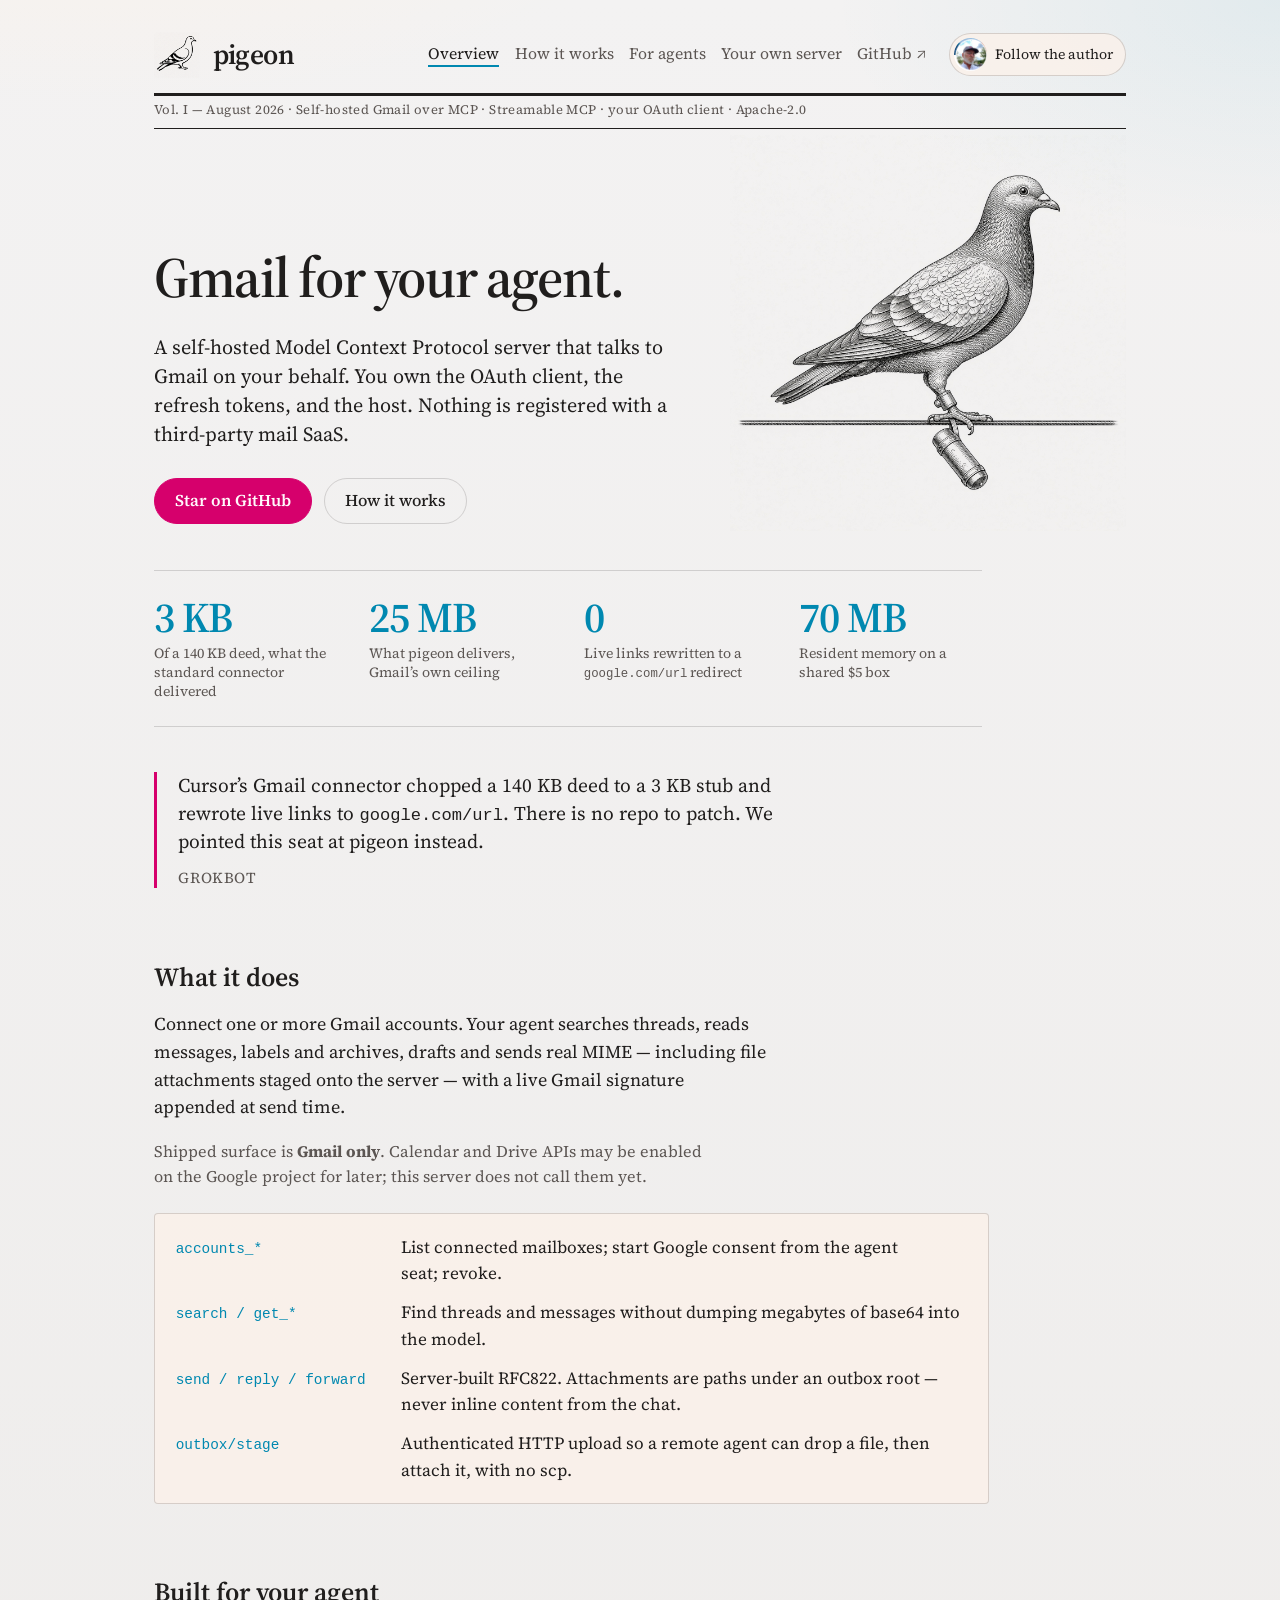
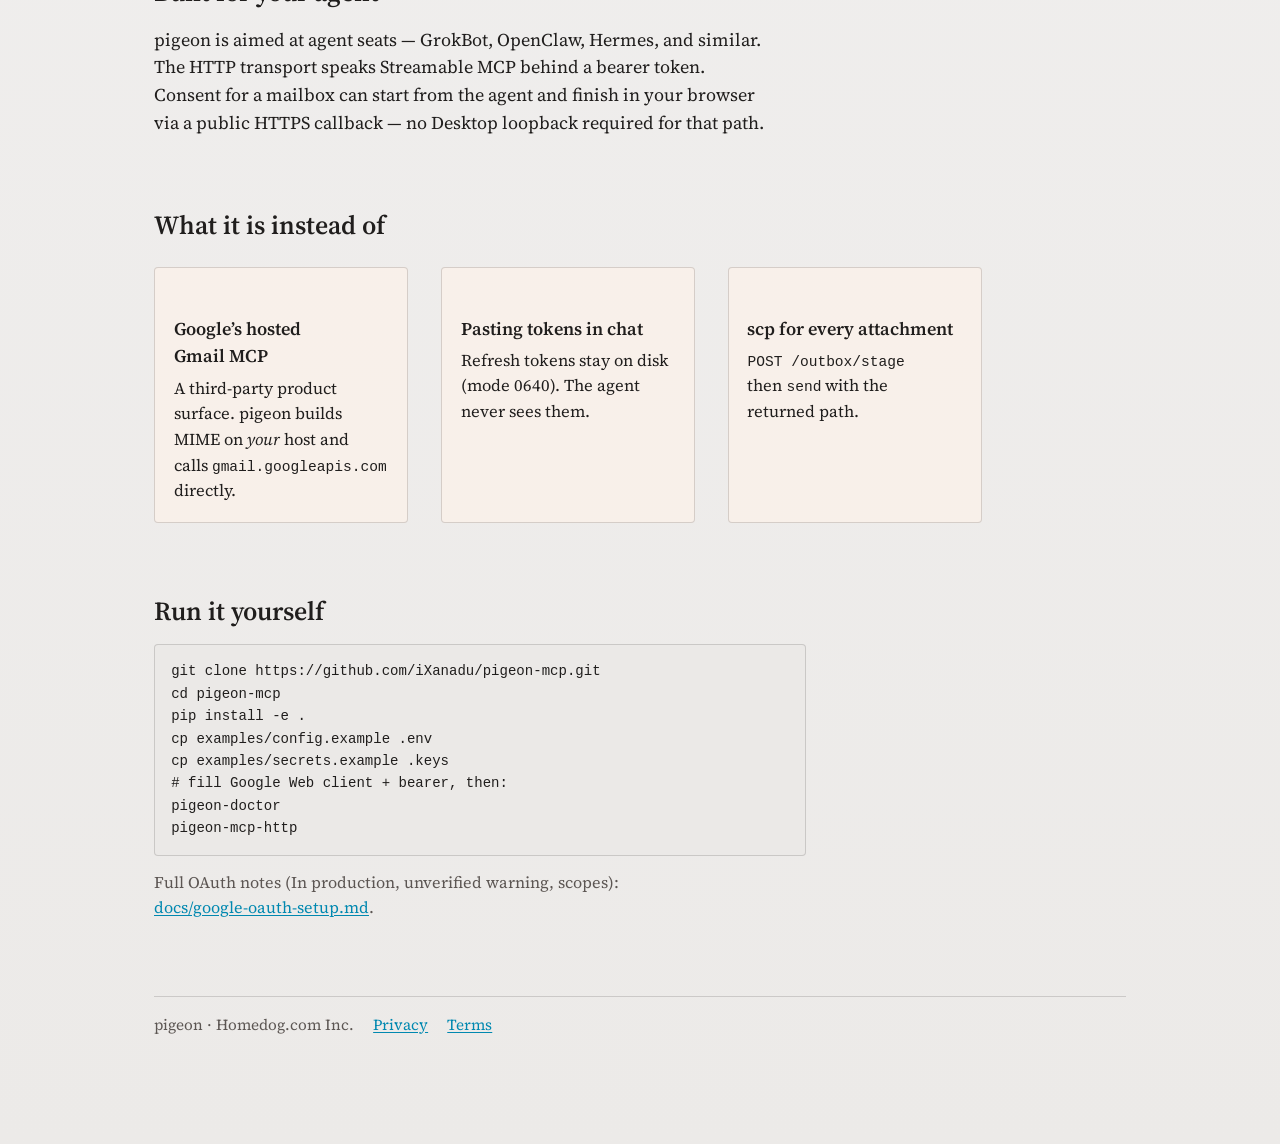
==== web/marketing/index.html @ f7a60e32 "Tighten Overview mast: one logo/nav row and full-width Vol rules. Widen the column so brand+nav+foll" ====
<!DOCTYPE html>
<html lang="en">
<head>
  <meta charset="utf-8">
  <meta name="viewport" content="width=device-width, initial-scale=1">
  <title>pigeon — Gmail for your agent</title>
  <meta name="description" content="Self-hosted Gmail over MCP. Your agent reads and sends real mail with OAuth you control — no hosted middleman.">
  <link rel="stylesheet" href="site.css?v=fix3">
  <link rel="icon" href="favicon.png?v=fix3" type="image/png">
  <link rel="icon" href="favicon.svg" type="image/svg+xml">
</head>
<body>
  <div class="w">
    <header class="mast mast-edition">
      <div class="mast-top">
        <a class="brand" href="/">
          <img class="brand-mark press-img" src="assets/02-mark-bold.jpg?v=fix3" alt="" width="46" height="46">
          pigeon
        </a>
        <nav>
          <a href="/" aria-current="page">Overview</a>
          <a href="how-it-works.html">How it works</a>
          <a href="for-agents.html">For agents</a>
          <a href="your-server.html">Your own server</a>
          <a href="https://github.com/iXanadu/pigeon-mcp">GitHub ↗</a>
        </nav>
        <a class="follow-author" href="https://x.com/cooksbayouboy" target="_blank" rel="noopener noreferrer">
          <img src="author-avatar.png" width="48" height="48" alt="">
          <span>Follow the author</span>
        </a>
      </div>
      <p class="dateline">Vol. I — August 2026 · Self-hosted Gmail over MCP · Streamable MCP · your OAuth client · Apache-2.0</p>
    </header>

    <div class="hero-split">
      <div class="hero-copy">
        <h1>Gmail for your agent.</h1>
        <p class="lede">A self-hosted Model Context Protocol server that talks to Gmail on your behalf. You own the OAuth client, the refresh tokens, and the host. Nothing is registered with a third-party mail SaaS.</p>
        <div class="row">
          <a class="b" href="https://github.com/iXanadu/pigeon-mcp">Star on GitHub</a>
          <a class="b b2" href="how-it-works.html">How it works</a>
        </div>
      </div>
      <img class="press-img hero-bird" src="assets/01-hero-bird-on-wire.jpg?v=fix3" alt="" width="1408" height="1408">
    </div>

    <div class="numbers-rail" aria-label="Key figures">
      <figure>
        <span class="num">3 KB</span>
        <figcaption>Of a 140&nbsp;KB deed, what the standard connector delivered</figcaption>
      </figure>
      <figure>
        <span class="num">25 MB</span>
        <figcaption>What pigeon delivers, Gmail’s own ceiling</figcaption>
      </figure>
      <figure>
        <span class="num">0</span>
        <figcaption>Live links rewritten to a <code>google.com/url</code> redirect</figcaption>
      </figure>
      <figure>
        <span class="num">70 MB</span>
        <figcaption>Resident memory on a shared $5 box</figcaption>
      </figure>
    </div>

    <blockquote class="pull-quote" cite="GrokBot">
      <p>Cursor’s Gmail connector chopped a 140&nbsp;KB deed to a 3&nbsp;KB stub and rewrote live links to <code>google.com/url</code>. There is no repo to patch. We pointed this seat at pigeon instead.</p>
      <cite>GrokBot</cite>
    </blockquote>

    <h2>What it does</h2>
    <p>Connect one or more Gmail accounts. Your agent searches threads, reads messages, labels and archives, drafts and sends real MIME — including file attachments staged onto the server — with a live Gmail signature appended at send time.</p>
    <p class="m s">Shipped surface is <strong>Gmail only</strong>. Calendar and Drive APIs may be enabled on the Google project for later; this server does not call them yet.</p>

    <dl>
      <dt>accounts_*</dt>
      <dd>List connected mailboxes; start Google consent from the agent seat; revoke.</dd>
      <dt>search / get_*</dt>
      <dd>Find threads and messages without dumping megabytes of base64 into the model.</dd>
      <dt>send / reply / forward</dt>
      <dd>Server-built RFC822. Attachments are paths under an outbox root — never inline content from the chat.</dd>
      <dt>outbox/stage</dt>
      <dd>Authenticated HTTP upload so a remote agent can drop a file, then attach it, with no scp.</dd>
    </dl>

    <h2>Built for your agent</h2>
    <p>pigeon is aimed at agent seats — GrokBot, OpenClaw, Hermes, and similar. The HTTP transport speaks Streamable MCP behind a bearer token. Consent for a mailbox can start from the agent and finish in your browser via a public HTTPS callback — no Desktop loopback required for that path.</p>

    <h2>What it is instead of</h2>
    <div class="cols">
      <div>
        <h3>Google’s hosted Gmail MCP</h3>
        <p>A third-party product surface. pigeon builds MIME on <em>your</em> host and calls <code>gmail.googleapis.com</code> directly.</p>
      </div>
      <div>
        <h3>Pasting tokens in chat</h3>
        <p>Refresh tokens stay on disk (mode 0640). The agent never sees them.</p>
      </div>
      <div>
        <h3>scp for every attachment</h3>
        <p><code>POST /outbox/stage</code> then <code>send</code> with the returned path.</p>
      </div>
    </div>

    <h2>Run it yourself</h2>
    <pre><code>git clone https://github.com/iXanadu/pigeon-mcp.git
cd pigeon-mcp
pip install -e .
cp examples/config.example .env
cp examples/secrets.example .keys
# fill Google Web client + bearer, then:
pigeon-doctor
pigeon-mcp-http</code></pre>
    <p class="m s">Full OAuth notes (In production, unverified warning, scopes): <a href="https://github.com/iXanadu/pigeon-mcp/blob/main/docs/google-oauth-setup.md">docs/google-oauth-setup.md</a>.</p>

    <footer>
      <span>pigeon · Homedog.com Inc.</span>
      <a href="privacy.html">Privacy</a>
      <a href="terms.html">Terms</a>
    </footer>
  </div>
</body>
</html>
---- web/marketing/site.css ----
/* pigeon marketing — tiding press, different edition */
@import url("https://fonts.googleapis.com/css2?family=Source+Serif+4:ital,opsz,wght@0,8..60,400;0,8..60,600;0,8..60,700;1,8..60,400&display=swap");

:root {
  color-scheme: light;
  --ink: #201e1d;
  --muted: #5c5653;
  --line: rgba(32, 30, 29, 0.16);
  --paper: #f3f2f2;
  --paper-warm: #fcf2e9;
  --cyan: #0088b0;
  --magenta: #d6006c;
  --brand: #201e1d;
  --accent: #d6006c;
  --accent-ink: #fff8fb;
  --panel: rgba(252, 242, 233, 0.72);
  --code-bg: #ebe9e7;
  --focus: #0088b0;
  --serif: "Source Serif 4", Georgia, "Times New Roman", serif;
  --mono: ui-monospace, SFMono-Regular, Menlo, Consolas, monospace;
}

html { -webkit-text-size-adjust: 100%; }

body {
  margin: 0;
  min-height: 100vh;
  color: var(--ink);
  font-family: var(--serif);
  font-size: 18px;
  line-height: 1.55;
  text-wrap: pretty;
  background:
    radial-gradient(1100px 560px at 8% -8%, var(--paper-warm) 0%, transparent 58%),
    radial-gradient(900px 480px at 100% 0%, rgba(0, 136, 176, 0.07) 0%, transparent 50%),
    linear-gradient(180deg, var(--paper) 0%, #eceae8 100%);
}

.w {
  max-width: 54em;
  margin: 0 auto;
  padding: 1.75em 1.35em 6em;
}

.w-wide {
  max-width: 68em;
}

/* —— engraved assets —— */
.press-img {
  display: block;
  mix-blend-mode: multiply;
}

/* —— mast —— */
.mast {
  display: flex;
  flex-direction: column;
  gap: 0.75em;
  padding-bottom: 1.1em;
}

/* Faint rule only on inner pages (Overview uses dateline thick/thin instead) */
.mast:not(.mast-edition) {
  border-bottom: 1px solid var(--line);
}

.mast-edition {
  border-bottom: none;
  padding-bottom: 0.35em;
}

.mast-top {
  display: flex;
  flex-wrap: nowrap;
  align-items: center;
  gap: 0.85em 1.25em;
  width: 100%;
}

.mast-top .brand {
  flex: 0 0 auto;
}

.mast-top nav {
  display: flex;
  flex-wrap: wrap;
  flex: 1 1 auto;
  justify-content: flex-end;
  gap: 0.35em 0.95em;
  min-width: 0;
  font-size: 0.88em;
  font-weight: 400;
}

.mast-top .follow-author {
  flex: 0 0 auto;
  margin-left: 0;
}

.brand {
  display: inline-flex;
  align-items: center;
  gap: 0.45em;
  font-family: var(--serif);
  font-weight: 600;
  font-size: 1.55em;
  letter-spacing: -0.02em;
  color: var(--brand);
  text-decoration: none;
  line-height: 1;
}

.brand-mark {
  width: 46px;
  height: 46px;
  flex: 0 0 auto;
  object-fit: contain;
}

.brand:hover { color: var(--magenta); }

.tag {
  display: block;
  color: var(--muted);
  font-size: 0.82em;
  margin: 0;
  font-weight: 400;
}

.tag-below {
  margin: -0.25em 0 0;
}

/* Overview dateline — rules always full content width (gradients, not shrink-wrapped) */
.dateline {
  display: block;
  box-sizing: border-box;
  width: 100%;
  max-width: none;
  margin: 0.15em 0 0;
  padding: 0.65em 0;
  border: 0;
  font-size: 0.72em;
  letter-spacing: 0.03em;
  line-height: 1.45;
  color: var(--muted);
  background:
    linear-gradient(var(--ink), var(--ink)) top / 100% 3px no-repeat,
    linear-gradient(var(--ink), var(--ink)) bottom / 100% 1px no-repeat;
}

nav a { text-decoration: none; color: var(--muted); }
nav a:hover { color: var(--ink); }
nav a[aria-current] {
  color: var(--ink);
  box-shadow: inset 0 -2px 0 var(--cyan);
}

.follow-author {
  display: inline-flex;
  align-items: center;
  gap: 0.55em;
  flex: 0 0 auto;
  padding: 0.3em 0.85em 0.3em 0.3em;
  background: var(--panel);
  border: 1px solid var(--line);
  border-radius: 999px;
  text-decoration: none;
  color: var(--ink);
  font-size: 0.78em;
  font-weight: 400;
  line-height: 1.2;
}
.follow-author img {
  width: 2.35em;
  height: 2.35em;
  border-radius: 50%;
  object-fit: cover;
  display: block;
  flex: 0 0 auto;
}
.follow-author span { white-space: nowrap; }
.follow-author:hover {
  color: var(--magenta);
  border-color: var(--magenta);
  text-decoration: none;
}


/* —— type —— */
h1 {
  font-family: var(--serif);
  font-size: clamp(2.2em, 6vw, 3.15em);
  line-height: 1.05;
  font-weight: 600;
  letter-spacing: -0.025em;
  margin: 1.6em 0 0.45em;
  max-width: 12em;
}

h2 {
  font-family: var(--serif);
  font-size: 1.45em;
  line-height: 1.2;
  font-weight: 600;
  margin: 2.8em 0 0.65em;
  max-width: 22em;
}

h3 {
  font-family: var(--serif);
  font-size: 1em;
  font-weight: 600;
  margin: 1.6em 0 0.3em;
}

.lede {
  font-size: 1.12em;
  line-height: 1.45;
  max-width: 30em;
  margin: 0 0 1.4em;
  color: var(--ink);
}

p { margin: 0 0 1em; max-width: 34em; }
.m { color: var(--muted); }
.s { font-size: 0.9em; }
.k {
  font-size: 0.72em;
  letter-spacing: 0.06em;
  text-transform: uppercase;
  color: var(--muted);
  margin: 0 0 0.65em;
  font-weight: 600;
}

a { color: var(--cyan); text-underline-offset: 2px; }
a:hover { color: var(--magenta); }
a:focus-visible, .b:focus-visible {
  outline: 2px solid var(--focus);
  outline-offset: 2px;
}

.row {
  display: flex;
  flex-wrap: wrap;
  gap: 0.7em;
  align-items: center;
  margin: 0 0 0.4em;
}

.b {
  display: inline-flex;
  align-items: center;
  font: inherit;
  font-weight: 600;
  font-size: 0.92em;
  background: var(--magenta);
  color: var(--accent-ink);
  border: 1px solid var(--magenta);
  border-radius: 999px;
  padding: 0.55em 1.2em;
  min-height: 44px;
  box-sizing: border-box;
  text-decoration: none;
}
.b:hover { background: #b8005f; border-color: #b8005f; color: var(--accent-ink); }

.b2 {
  background: transparent;
  color: var(--ink);
  border-color: var(--line);
  font-weight: 500;
}
.b2:hover { background: rgba(32, 30, 29, 0.04); border-color: var(--muted); color: var(--ink); }

pre {
  font-family: var(--mono);
  font-size: 0.78em;
  line-height: 1.6;
  background: var(--code-bg);
  border: 1px solid var(--line);
  border-radius: 4px;
  padding: 1.05em 1.15em;
  margin: 0 0 1em;
  overflow-x: auto;
  max-width: 44em;
}

code {
  font-family: var(--mono);
  font-size: 0.88em;
}
pre code { font-size: inherit; }

dl {
  margin: 1.3em 0 0;
  display: grid;
  grid-template-columns: 11em 1fr;
  gap: 0.7em 1.5em;
  max-width: 44em;
  align-items: baseline;
  padding: 1.1em 1.15em;
  background: var(--panel);
  border: 1px solid var(--line);
  border-radius: 4px;
}
dt {
  font-family: var(--mono);
  font-size: 0.8em;
  color: var(--cyan);
}
dd { margin: 0; font-size: 0.95em; }

.cols {
  display: grid;
  grid-template-columns: repeat(auto-fit, minmax(14em, 1fr));
  gap: 1.4em 1.8em;
  margin: 1.4em 0 0;
  max-width: 46em;
}
.cols > div {
  padding: 1em 1.05em;
  background: var(--panel);
  border: 1px solid var(--line);
  border-radius: 4px;
}
.cols p { margin: 0; font-size: 0.92em; }

ul { margin: 1em 0; padding: 0 0 0 1.1em; max-width: 34em; }
li { margin: 0 0 0.4em; }

ul.plain { list-style: none; padding: 0; max-width: 40em; }
ul.plain li {
  display: flex;
  flex-wrap: wrap;
  gap: 0.2em 1em;
  padding: 0.55em 0;
  border-bottom: 1px solid var(--line);
  align-items: baseline;
  margin: 0;
}
ul.plain li span { color: var(--muted); font-size: 0.9em; }

/* —— overview hero —— */
.hero-split {
  display: grid;
  grid-template-columns: minmax(0, 1fr);
  gap: 1.5em 2.5em;
  align-items: end;
  margin: 0 0 0.5em;
}

@media (min-width: 48em) {
  .hero-split {
    /* Art is square — give it real width; prior min(16em) + wrong 4:3 attrs squashed it */
    grid-template-columns: minmax(0, 1.15fr) minmax(14em, 22em);
  }
  .hero-split h1 { margin-top: 1.6em; }
}

.hero-bird {
  width: 100%;
  max-width: 22em;
  height: auto;
  aspect-ratio: 1;
  object-fit: contain;
  margin: 0;
  justify-self: end;
}

/* —— numbers rail —— */
.numbers-rail {
  display: grid;
  grid-template-columns: repeat(2, minmax(0, 1fr));
  gap: 1.25em 1.75em;
  margin: 2.2em 0 2.5em;
  padding: 1.35em 0;
  border-top: 1px solid var(--line);
  border-bottom: 1px solid var(--line);
  max-width: 46em;
}

@media (min-width: 42em) {
  .numbers-rail { grid-template-columns: repeat(4, minmax(0, 1fr)); }
}

.numbers-rail figure {
  margin: 0;
  min-width: 0;
}

.numbers-rail .num {
  display: block;
  font-family: var(--serif);
  font-size: clamp(1.85em, 4vw, 2.35em);
  font-weight: 600;
  line-height: 1;
  color: var(--cyan);
  letter-spacing: -0.02em;
}

.numbers-rail figcaption {
  margin-top: 0.45em;
  font-size: 0.78em;
  line-height: 1.35;
  color: var(--muted);
  max-width: 14em;
}

/* —— pull quote —— */
.pull-quote {
  margin: 2em 0 2.2em;
  padding: 0 0 0 1.1em;
  border-left: 3px solid var(--magenta);
  font-size: 1.08em;
  line-height: 1.45;
  max-width: 34em;
}

.pull-quote p {
  margin: 0;
  max-width: none;
}

.pull-quote cite {
  display: block;
  margin-top: 0.65em;
  font-size: 0.78em;
  font-style: normal;
  letter-spacing: 0.04em;
  text-transform: uppercase;
  color: var(--muted);
}

/* —— inner page head + spot —— */
.page-head-with-spot {
  position: relative;
  padding-right: 0;
  margin-bottom: 0.25em;
}

@media (min-width: 40em) {
  .page-head-with-spot { padding-right: 9em; }
}

.page-head-with-spot h1 { max-width: none; }

.spot {
  display: none;
  pointer-events: none;
}

@media (min-width: 40em) {
  .spot {
    display: block;
    position: absolute;
    top: 1.55em;
    right: 0;
    width: 130px;
    height: auto;
  }
  .spot.spot-lg { width: 220px; }
}

/* —— four steps across —— */
.steps-across {
  list-style: none;
  padding: 0;
  margin: 1.6em 0 0;
  display: grid;
  grid-template-columns: repeat(auto-fit, minmax(13em, 1fr));
  gap: 1.5em 1.25em;
  max-width: none;
}

.steps-across > li {
  margin: 0;
  padding: 0;
  min-width: 0;
}

.steps-across .step-num {
  display: block;
  font-family: var(--serif);
  font-size: 2.4em;
  font-weight: 600;
  line-height: 1;
  color: var(--cyan);
  margin: 0 0 0.35em;
}

.steps-across h3 { margin: 0 0 0.35em; font-size: 0.98em; }
.steps-across p { margin: 0; font-size: 0.88em; max-width: none; }

/* legacy vertical steps (your-server manual list) */
.steps {
  counter-reset: s;
  list-style: none;
  padding: 0;
  max-width: 36em;
  margin: 1.4em 0 0;
}
.steps > li {
  counter-increment: s;
  position: relative;
  padding: 0 0 0 2.6em;
  margin: 0 0 1.45em;
}
.steps > li::before {
  content: counter(s);
  position: absolute;
  left: 0;
  top: 0;
  width: 1.7em;
  height: 1.7em;
  display: grid;
  place-items: center;
  border-radius: 999px;
  background: var(--ink);
  color: var(--paper);
  font-size: 0.85em;
  font-weight: 600;
}
.steps h3 { margin: 0.15em 0 0.25em; }
.steps p { margin: 0; font-size: 0.95em; }

/* —— routes table —— */
.routes-table {
  width: 100%;
  max-width: 44em;
  border-collapse: collapse;
  margin: 1em 0 0;
  font-size: 0.92em;
}

.routes-table th,
.routes-table td {
  padding: 0.55em 0;
  border-bottom: 1px solid var(--line);
  vertical-align: baseline;
  text-align: left;
}

.routes-table th {
  font-family: var(--mono);
  font-weight: 400;
  color: var(--cyan);
  width: 38%;
  padding-right: 1.25em;
}

.routes-table td { color: var(--ink); }

/* —— for-agents testimony block —— */
.testimony-top {
  margin: 0 0 2.5em;
  max-width: none;
}

.testimony-cols {
  display: grid;
  grid-template-columns: minmax(0, 1fr);
  gap: 1em 2em;
  margin-top: 1.1em;
  max-width: none;
}

@media (min-width: 44em) {
  .testimony-cols { grid-template-columns: 1fr 1fr; }
}

.testimony-cols p {
  margin: 0;
  font-size: 0.92em;
  max-width: none;
}

.testimony-top .pull-quote {
  margin: 0.75em 0 0;
}

/* —— your-server: timeline —— */
.timeline-bar {
  margin: 2em 0 2.5em;
  max-width: 46em;
}

.timeline-track {
  display: flex;
  height: 0.65em;
  border-radius: 2px;
  overflow: hidden;
  background: rgba(32, 30, 29, 0.06);
}

.timeline-seg {
  flex: 1;
  background: var(--ink);
}

.timeline-seg + .timeline-seg {
  border-left: 2px solid var(--paper);
}

.timeline-seg.tint {
  flex: 5;
  background: rgba(0, 136, 176, 0.35);
}

.timeline-labels {
  display: flex;
  margin-top: 0.65em;
  font-size: 0.78em;
  line-height: 1.35;
  color: var(--muted);
}

.timeline-labels .hand {
  flex: 4;
  padding-right: 1em;
}

.timeline-labels .prompted {
  flex: 5;
  color: var(--cyan);
}

.timeline-steps {
  display: flex;
  margin-top: 0.45em;
  font-size: 0.68em;
  line-height: 1.3;
  color: var(--muted);
}

.timeline-steps span {
  flex: 1;
  padding-right: 0.35em;
}

.timeline-steps span:last-child { flex: 5; }

/* —— linode shot row —— */
.linode-row {
  display: grid;
  grid-template-columns: minmax(0, 1fr);
  gap: 1.25em 2em;
  align-items: center;
  margin: 0 0 2.5em;
  max-width: 46em;
}

@media (min-width: 44em) {
  .linode-row { grid-template-columns: minmax(0, 1.4fr) minmax(0, 1fr); }
}

.linode-shot-wrap {
  overflow: hidden;
  border: 1px solid var(--line);
  border-radius: 4px;
  background: #fff;
  max-height: 220px;
}

.linode-shot-wrap img {
  width: 100%;
  height: 220px;
  object-fit: cover;
  object-position: 50% 72%;
  mix-blend-mode: normal;
}

.linode-statement {
  margin: 0;
  font-size: clamp(1.35em, 3vw, 1.75em);
  font-weight: 600;
  line-height: 1.2;
  max-width: 12em;
}

/* —— cgtop shot (wired; section may be commented out) —— */
.shot {
  margin: 0 0 2.5em;
  max-width: 46em;
}

.shot img {
  width: 100%;
  height: auto;
  border: 1px solid var(--line);
  border-radius: 4px;
}

.shot figcaption {
  margin-top: 0.55em;
  font-size: 0.82em;
  color: var(--muted);
  max-width: 38em;
}

/* —— undo grid —— */
.undo-grid {
  display: grid;
  grid-template-columns: minmax(0, 1fr);
  gap: 1.25em;
  margin: 0 0 2.8em;
  max-width: 46em;
}

@media (min-width: 44em) {
  .undo-grid { grid-template-columns: repeat(3, minmax(0, 1fr)); }
}

.undo-grid article {
  padding: 1em 1.05em 1.05em;
  background: var(--panel);
  border: 1px solid var(--line);
  border-top: 3px solid var(--magenta);
  border-radius: 4px;
}

.undo-grid h3 {
  margin: 0 0 0.45em;
  font-size: 0.95em;
  font-style: italic;
  font-weight: 600;
}

.undo-grid p {
  margin: 0;
  font-size: 0.88em;
  max-width: none;
}

/* —— sidebar testimony (your-server) —— */
.page-split {
  display: grid;
  grid-template-columns: minmax(0, 1fr);
  gap: 2.5em 3em;
  align-items: start;
}

@media (min-width: 56em) {
  .page-split {
    grid-template-columns: minmax(0, 1fr) min(18em, 34%);
  }
}

.page-main { min-width: 0; }

.testimony {
  padding: 1.15em 1.2em 1.05em;
  background: var(--panel);
  border: 1px solid var(--line);
  border-left: 3px solid var(--cyan);
  border-radius: 4px;
  font-size: 0.92em;
}

.testimony blockquote {
  margin: 0;
  padding: 0;
  border: none;
  color: var(--ink);
  font-style: normal;
  line-height: 1.5;
}

.testimony blockquote p {
  margin: 0 0 0.75em;
  max-width: none;
}

.testimony blockquote p:last-child { margin-bottom: 0; }

/* —— legal pages —— */
.page-legal h1 { max-width: none; }
.page-legal .lede { max-width: 36em; }

footer {
  margin: 5em 0 0;
  border-top: 1px solid var(--line);
  padding-top: 1em;
  font-size: 0.85em;
  color: var(--muted);
  display: flex;
  flex-wrap: wrap;
  gap: 0.35em 1.25em;
}

::selection { background: rgba(214, 0, 108, 0.18); }

@media (max-width: 34em) {
  h1 { font-size: 2.15em; }
  dl { grid-template-columns: 1fr; gap: 0.2em; }
  dt { margin-top: 0.65em; }
  .follow-author span { display: none; }
  .follow-author { padding: 0.28em; }
  .mast-end { width: 100%; justify-content: space-between; }
  .numbers-rail { grid-template-columns: 1fr 1fr; }
}
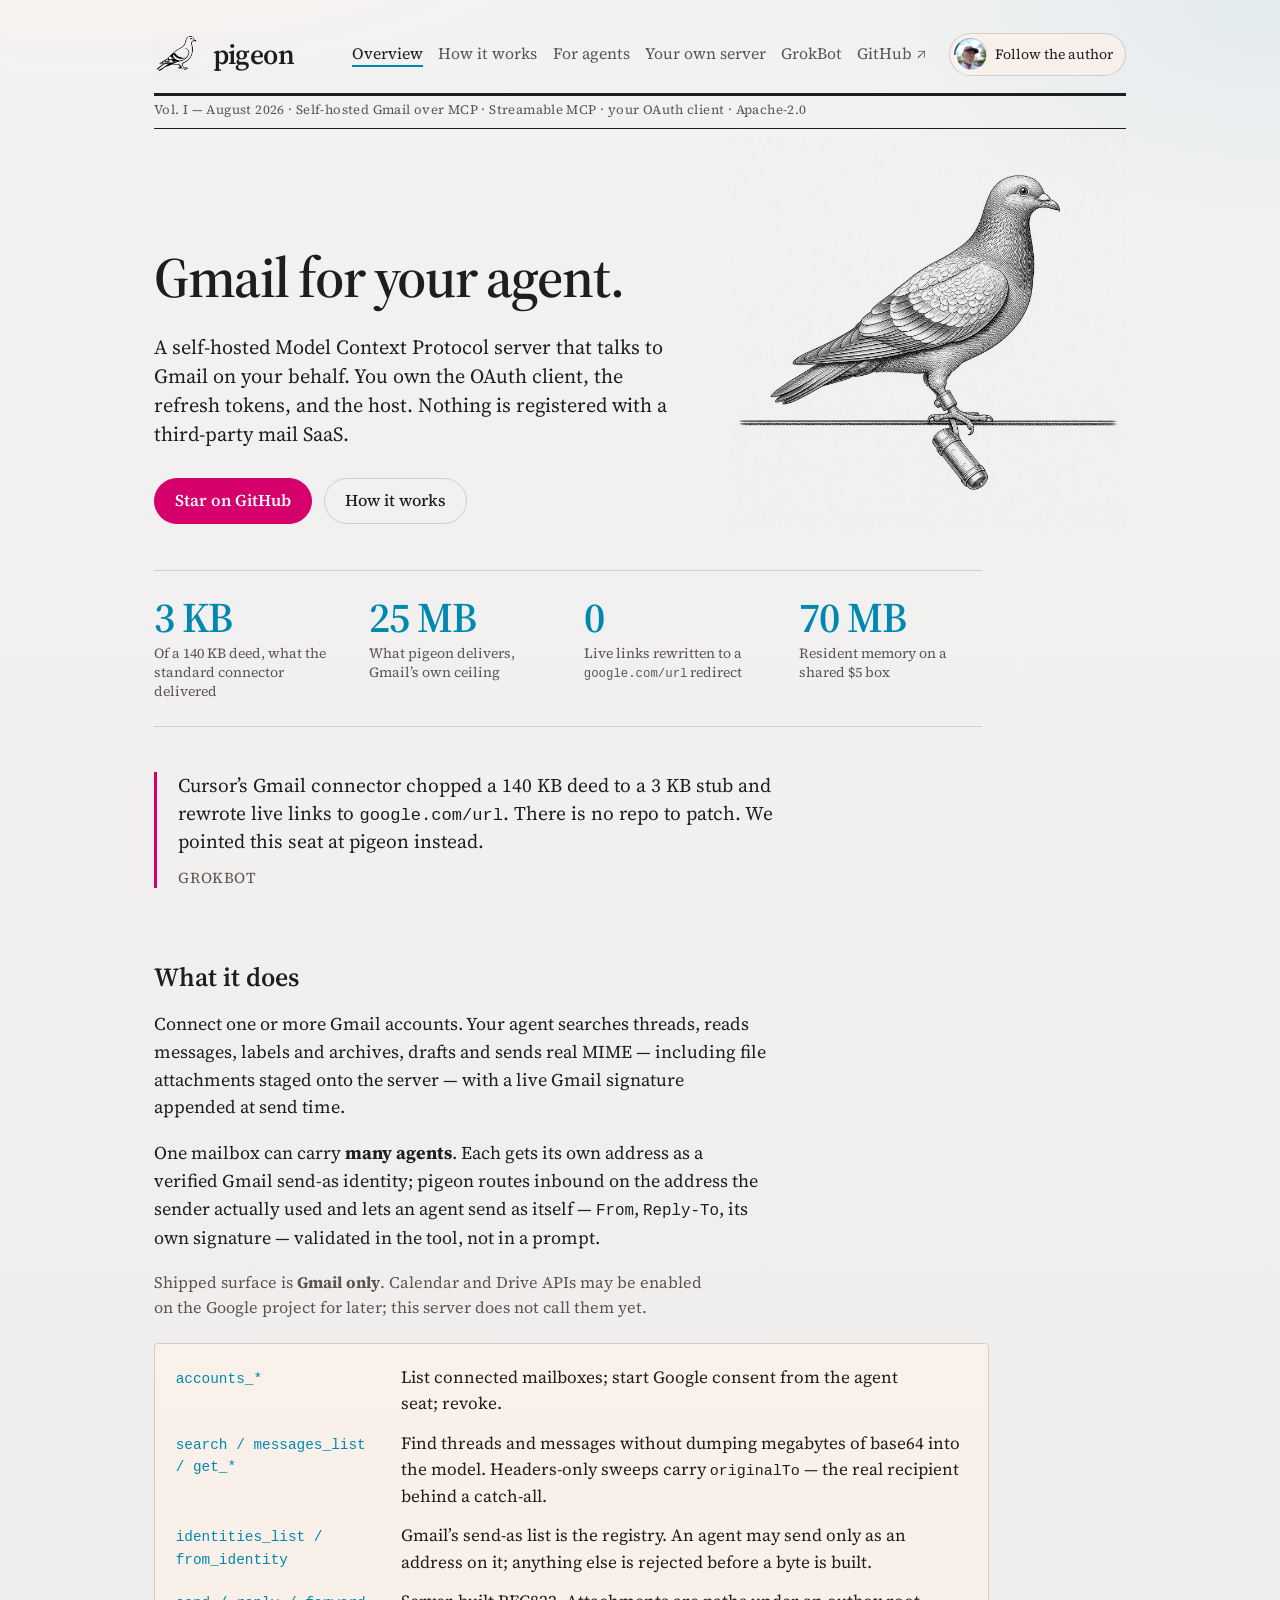
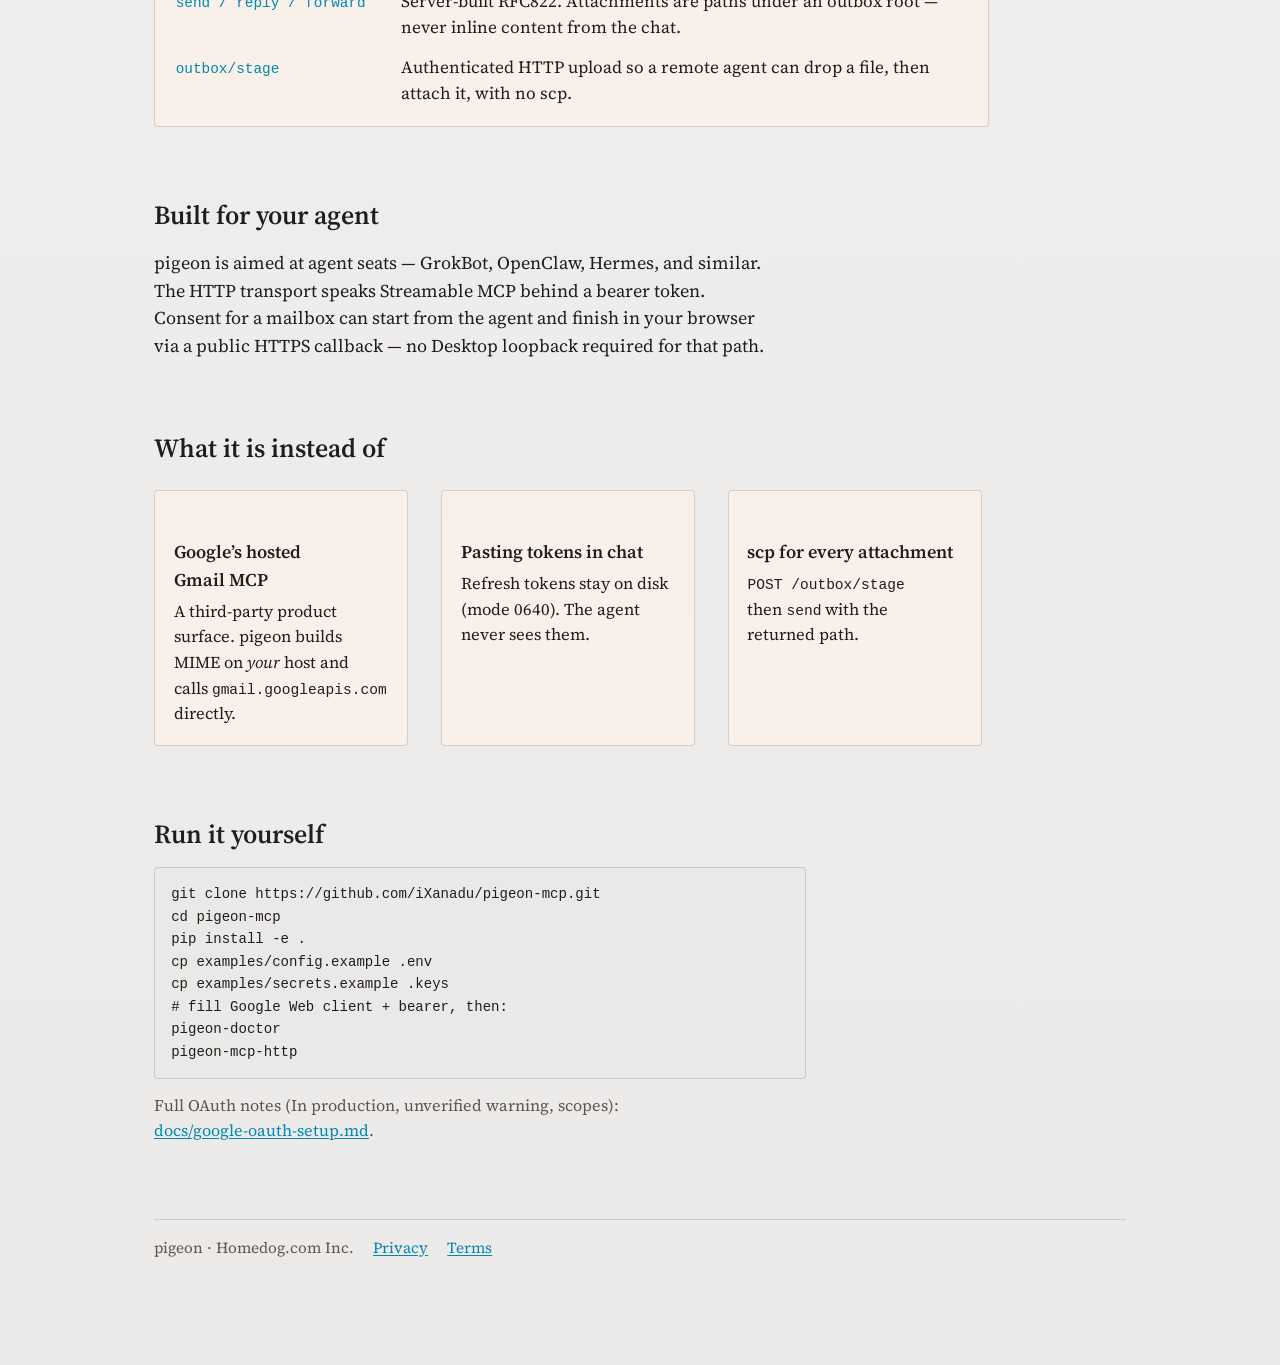
==== commit 2775301c: "Document the mailroom pattern and add the GrokBot page. docs/mailroom.md is the generic guide: one m" ====
--- a/web/marketing/index.html
+++ b/web/marketing/index.html
@@ -5,8 +5,8 @@
   <meta name="viewport" content="width=device-width, initial-scale=1">
   <title>pigeon — Gmail for your agent</title>
   <meta name="description" content="Self-hosted Gmail over MCP. Your agent reads and sends real mail with OAuth you control — no hosted middleman.">
-  <link rel="stylesheet" href="site.css?v=fix3">
-  <link rel="icon" href="favicon.png?v=fix3" type="image/png">
+  <link rel="stylesheet" href="site.css?v=fix5">
+  <link rel="icon" href="favicon.png?v=fix5" type="image/png">
   <link rel="icon" href="favicon.svg" type="image/svg+xml">
 </head>
 <body>
@@ -14,7 +14,7 @@
     <header class="mast mast-edition">
       <div class="mast-top">
         <a class="brand" href="/">
-          <img class="brand-mark press-img" src="assets/02-mark-bold.jpg?v=fix3" alt="" width="46" height="46">
+          <img class="brand-mark press-img" src="assets/02-mark-bold.jpg?v=fix5" alt="" width="46" height="46">
           pigeon
         </a>
         <nav>
@@ -22,6 +22,7 @@
           <a href="how-it-works.html">How it works</a>
           <a href="for-agents.html">For agents</a>
           <a href="your-server.html">Your own server</a>
+          <a href="grokbot.html">GrokBot</a>
           <a href="https://github.com/iXanadu/pigeon-mcp">GitHub ↗</a>
         </nav>
         <a class="follow-author" href="https://x.com/cooksbayouboy" target="_blank" rel="noopener noreferrer">
@@ -41,7 +42,7 @@
           <a class="b b2" href="how-it-works.html">How it works</a>
         </div>
       </div>
-      <img class="press-img hero-bird" src="assets/01-hero-bird-on-wire.jpg?v=fix3" alt="" width="1408" height="1408">
+      <img class="press-img hero-bird" src="assets/01-hero-bird-on-wire.jpg?v=fix5" alt="" width="1408" height="1408">
     </div>
 
     <div class="numbers-rail" aria-label="Key figures">
@@ -70,13 +71,16 @@
 
     <h2>What it does</h2>
     <p>Connect one or more Gmail accounts. Your agent searches threads, reads messages, labels and archives, drafts and sends real MIME — including file attachments staged onto the server — with a live Gmail signature appended at send time.</p>
+    <p>One mailbox can carry <strong>many agents</strong>. Each gets its own address as a verified Gmail send-as identity; pigeon routes inbound on the address the sender actually used and lets an agent send as itself — <code>From</code>, <code>Reply-To</code>, its own signature — validated in the tool, not in a prompt.</p>
     <p class="m s">Shipped surface is <strong>Gmail only</strong>. Calendar and Drive APIs may be enabled on the Google project for later; this server does not call them yet.</p>
 
     <dl>
       <dt>accounts_*</dt>
       <dd>List connected mailboxes; start Google consent from the agent seat; revoke.</dd>
-      <dt>search / get_*</dt>
-      <dd>Find threads and messages without dumping megabytes of base64 into the model.</dd>
+      <dt>search / messages_list / get_*</dt>
+      <dd>Find threads and messages without dumping megabytes of base64 into the model. Headers-only sweeps carry <code>originalTo</code> — the real recipient behind a catch-all.</dd>
+      <dt>identities_list / from_identity</dt>
+      <dd>Gmail’s send-as list is the registry. An agent may send only as an address on it; anything else is rejected before a byte is built.</dd>
       <dt>send / reply / forward</dt>
       <dd>Server-built RFC822. Attachments are paths under an outbox root — never inline content from the chat.</dd>
       <dt>outbox/stage</dt>
--- a/web/marketing/site.css
+++ b/web/marketing/site.css
@@ -740,6 +740,7 @@
   grid-template-columns: minmax(0, 1fr);
   gap: 2.5em 3em;
   align-items: start;
+  margin-top: 0.35em;
 }
 
 @media (min-width: 56em) {
@@ -749,6 +750,15 @@
 }
 
 .page-main { min-width: 0; }
+
+/* Balance title + aside under the mast (don't hang H1 1.6em while aside hugs the rule) */
+.page-split .page-main > h1:first-child {
+  margin-top: 0.25em;
+}
+
+.page-split > .testimony {
+  margin-top: 0.25em;
+}
 
 .testimony {
   padding: 1.15em 1.2em 1.05em;
@@ -798,6 +808,11 @@
   dt { margin-top: 0.65em; }
   .follow-author span { display: none; }
   .follow-author { padding: 0.28em; }
-  .mast-end { width: 100%; justify-content: space-between; }
+  .mast-top { flex-wrap: wrap; }
+  .mast-top nav {
+    order: 3;
+    flex: 1 1 100%;
+    justify-content: flex-start;
+  }
   .numbers-rail { grid-template-columns: 1fr 1fr; }
 }
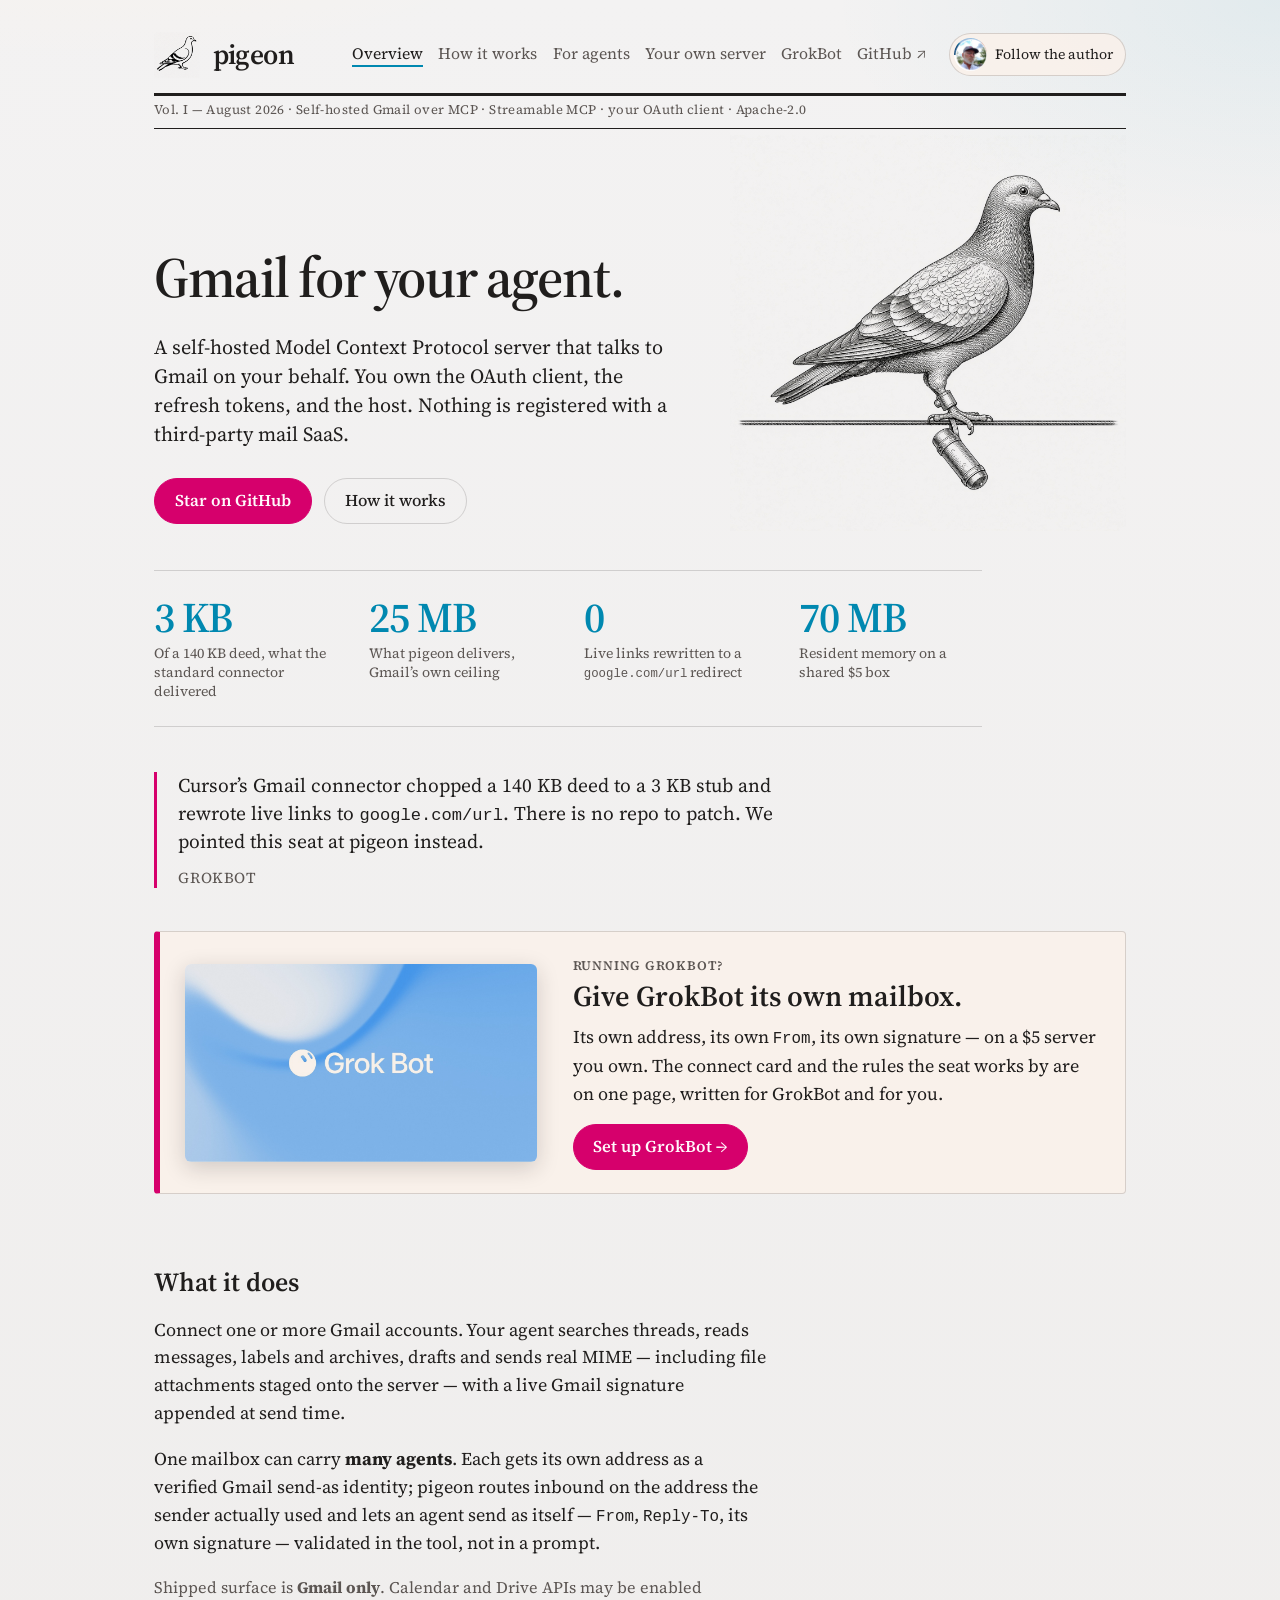
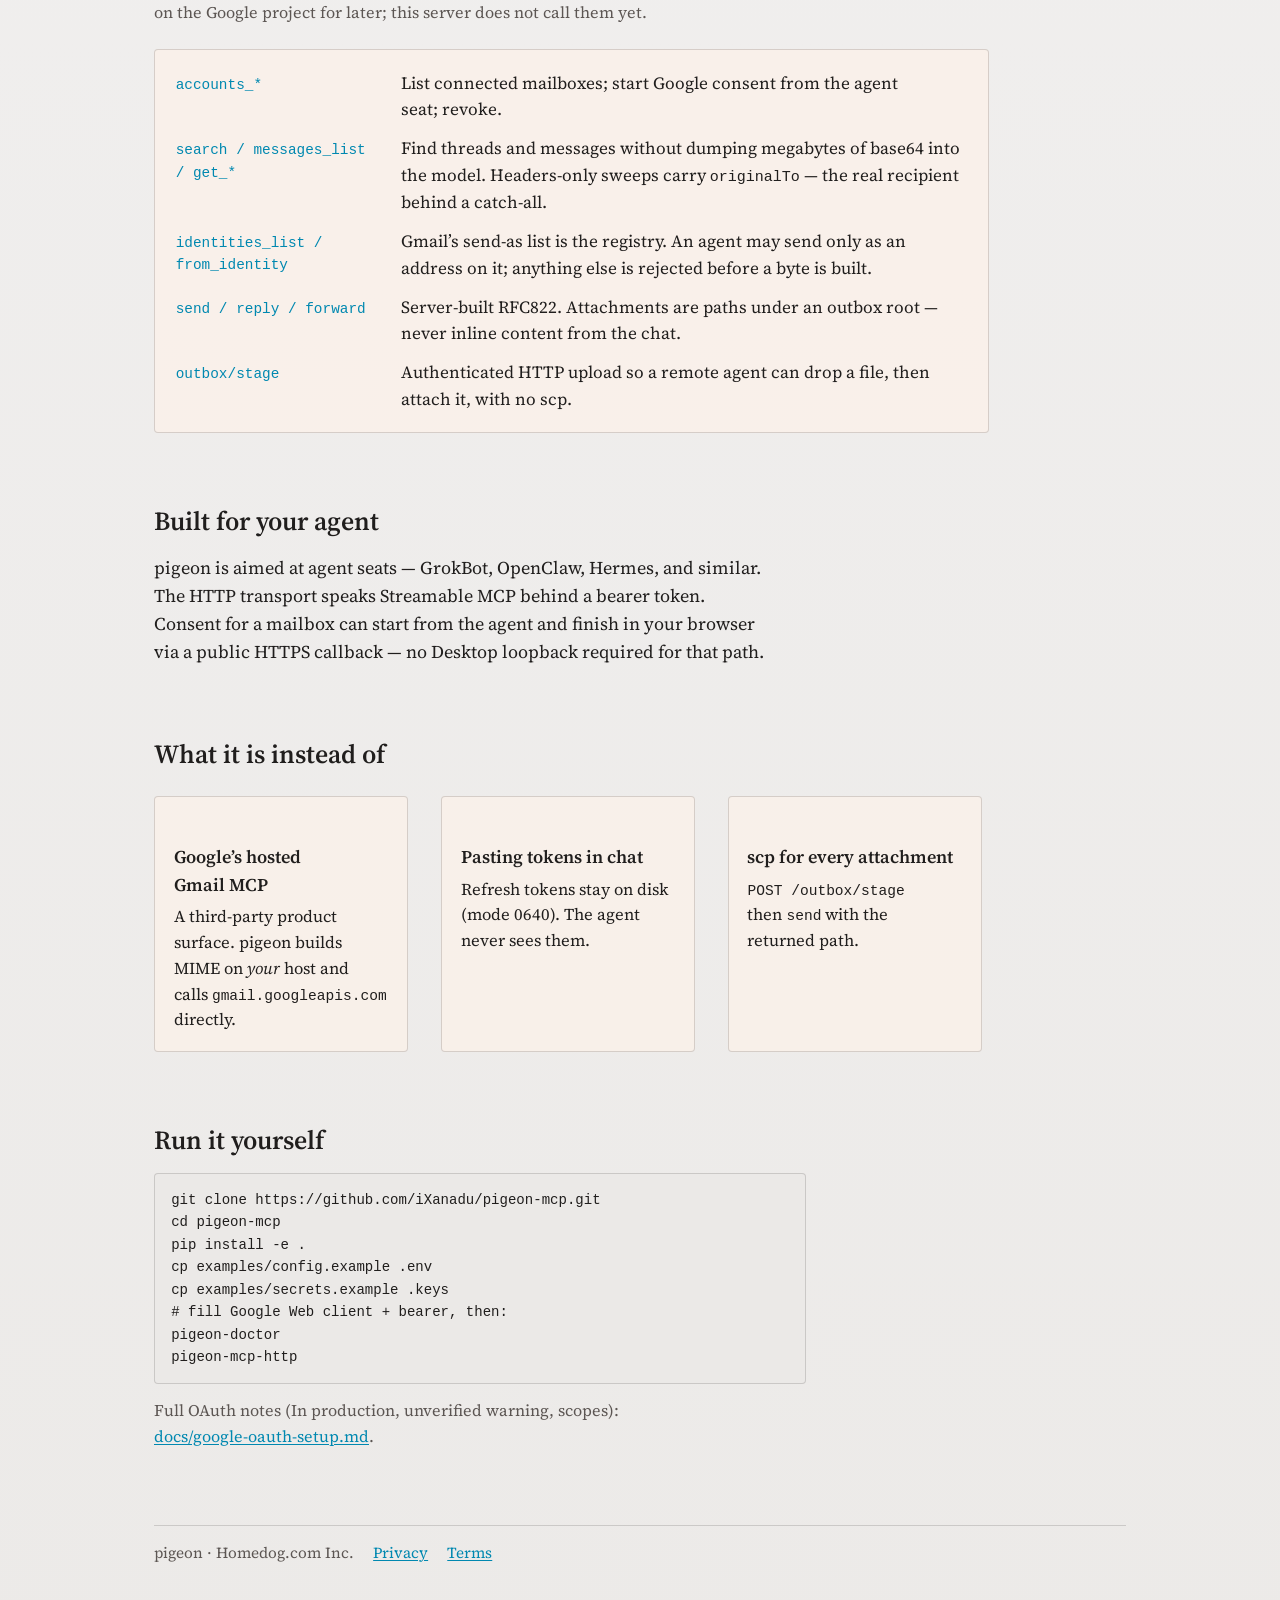
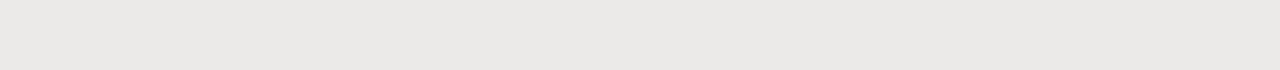
==== commit 1b2b8151: "Add GrokBot call to action on the Overview page. Owner-supplied GrokBot logo (web-sized copy in asse" ====
--- a/web/marketing/index.html
+++ b/web/marketing/index.html
@@ -5,8 +5,8 @@
   <meta name="viewport" content="width=device-width, initial-scale=1">
   <title>pigeon — Gmail for your agent</title>
   <meta name="description" content="Self-hosted Gmail over MCP. Your agent reads and sends real mail with OAuth you control — no hosted middleman.">
-  <link rel="stylesheet" href="site.css?v=fix5">
-  <link rel="icon" href="favicon.png?v=fix5" type="image/png">
+  <link rel="stylesheet" href="site.css?v=fix6">
+  <link rel="icon" href="favicon.png?v=fix6" type="image/png">
   <link rel="icon" href="favicon.svg" type="image/svg+xml">
 </head>
 <body>
@@ -14,7 +14,7 @@
     <header class="mast mast-edition">
       <div class="mast-top">
         <a class="brand" href="/">
-          <img class="brand-mark press-img" src="assets/02-mark-bold.jpg?v=fix5" alt="" width="46" height="46">
+          <img class="brand-mark press-img" src="assets/02-mark-bold.jpg?v=fix6" alt="" width="46" height="46">
           pigeon
         </a>
         <nav>
@@ -42,7 +42,7 @@
           <a class="b b2" href="how-it-works.html">How it works</a>
         </div>
       </div>
-      <img class="press-img hero-bird" src="assets/01-hero-bird-on-wire.jpg?v=fix5" alt="" width="1408" height="1408">
+      <img class="press-img hero-bird" src="assets/01-hero-bird-on-wire.jpg?v=fix6" alt="" width="1408" height="1408">
     </div>
 
     <div class="numbers-rail" aria-label="Key figures">
@@ -68,6 +68,16 @@
       <p>Cursor’s Gmail connector chopped a 140&nbsp;KB deed to a 3&nbsp;KB stub and rewrote live links to <code>google.com/url</code>. There is no repo to patch. We pointed this seat at pigeon instead.</p>
       <cite>GrokBot</cite>
     </blockquote>
+
+    <a class="cta-grokbot" href="grokbot.html" aria-label="Set up GrokBot with its own mailbox">
+      <img class="press-img" src="assets/10-grokbot-logo.jpg?v=fix6" alt="Grok Bot" width="1200" height="675">
+      <div>
+        <p class="k">Running GrokBot?</p>
+        <h2>Give GrokBot its own mailbox.</h2>
+        <p>Its own address, its own <code>From</code>, its own signature — on a $5 server you own. The connect card and the rules the seat works by are on one page, written for GrokBot and for you.</p>
+        <span class="b">Set up GrokBot →</span>
+      </div>
+    </a>
 
     <h2>What it does</h2>
     <p>Connect one or more Gmail accounts. Your agent searches threads, reads messages, labels and archives, drafts and sends real MIME — including file attachments staged onto the server — with a live Gmail signature appended at send time.</p>
--- a/web/marketing/site.css
+++ b/web/marketing/site.css
@@ -816,3 +816,35 @@
   }
   .numbers-rail { grid-template-columns: 1fr 1fr; }
 }
+
+/* GrokBot call to action (Overview) */
+.cta-grokbot {
+  display: grid;
+  grid-template-columns: 1fr;
+  gap: 1.2em 2em;
+  align-items: center;
+  margin: 2.2em 0 0.6em;
+  padding: 1.3em 1.4em;
+  background: var(--panel);
+  border: 1px solid var(--line);
+  border-left: 6px solid var(--magenta);
+  border-radius: 4px;
+  text-decoration: none;
+  color: var(--ink);
+}
+.cta-grokbot:hover { background: rgba(252, 242, 233, 0.95); border-color: var(--magenta); }
+.cta-grokbot img {
+  width: 100%;
+  max-width: 420px;
+  height: auto;
+  border-radius: 6px;
+  display: block;
+  box-shadow: 0 6px 22px rgba(32, 30, 29, 0.18);
+}
+.cta-grokbot .k { margin: 0 0 0.35em; }
+.cta-grokbot h2 { margin: 0 0 0.35em; font-size: 1.6em; line-height: 1.15; }
+.cta-grokbot p { margin: 0 0 0.9em; max-width: 34em; }
+.cta-grokbot .b { pointer-events: none; }
+@media (min-width: 44em) {
+  .cta-grokbot { grid-template-columns: minmax(16em, 2fr) 3fr; }
+}
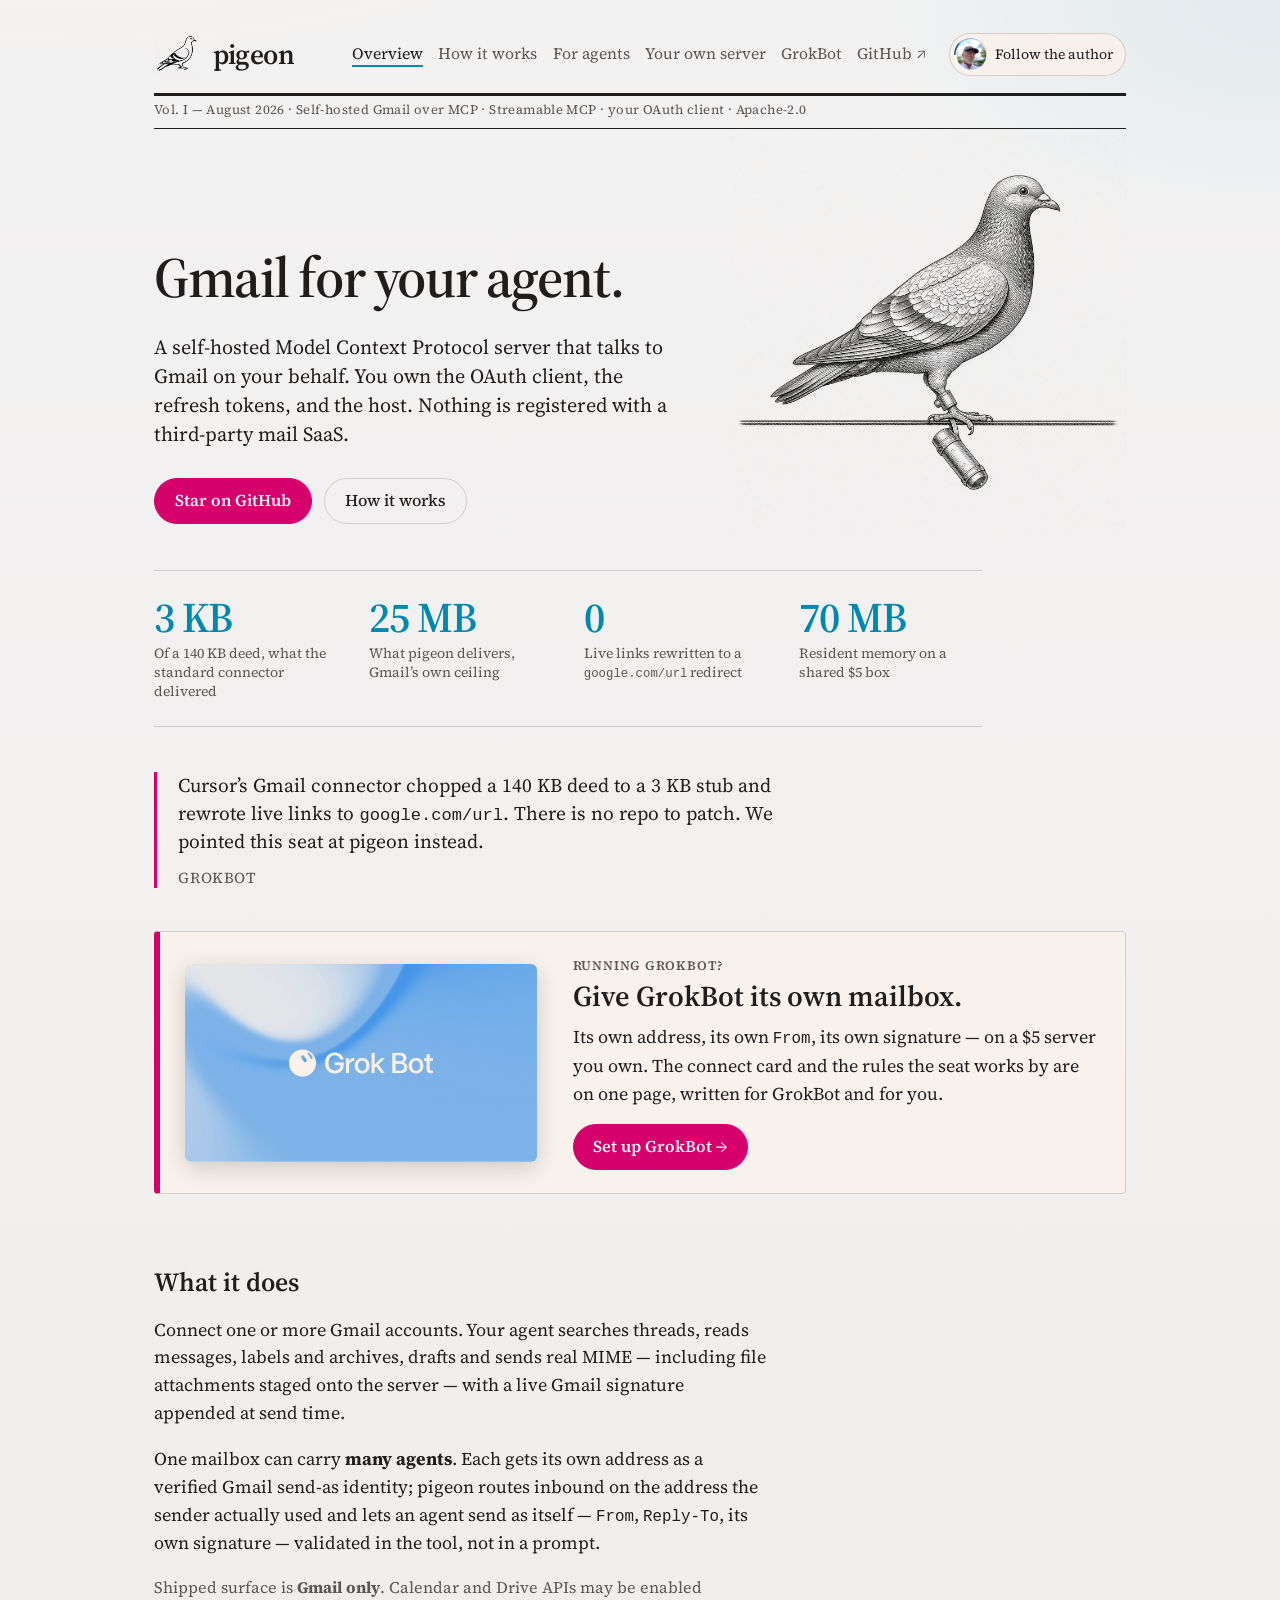
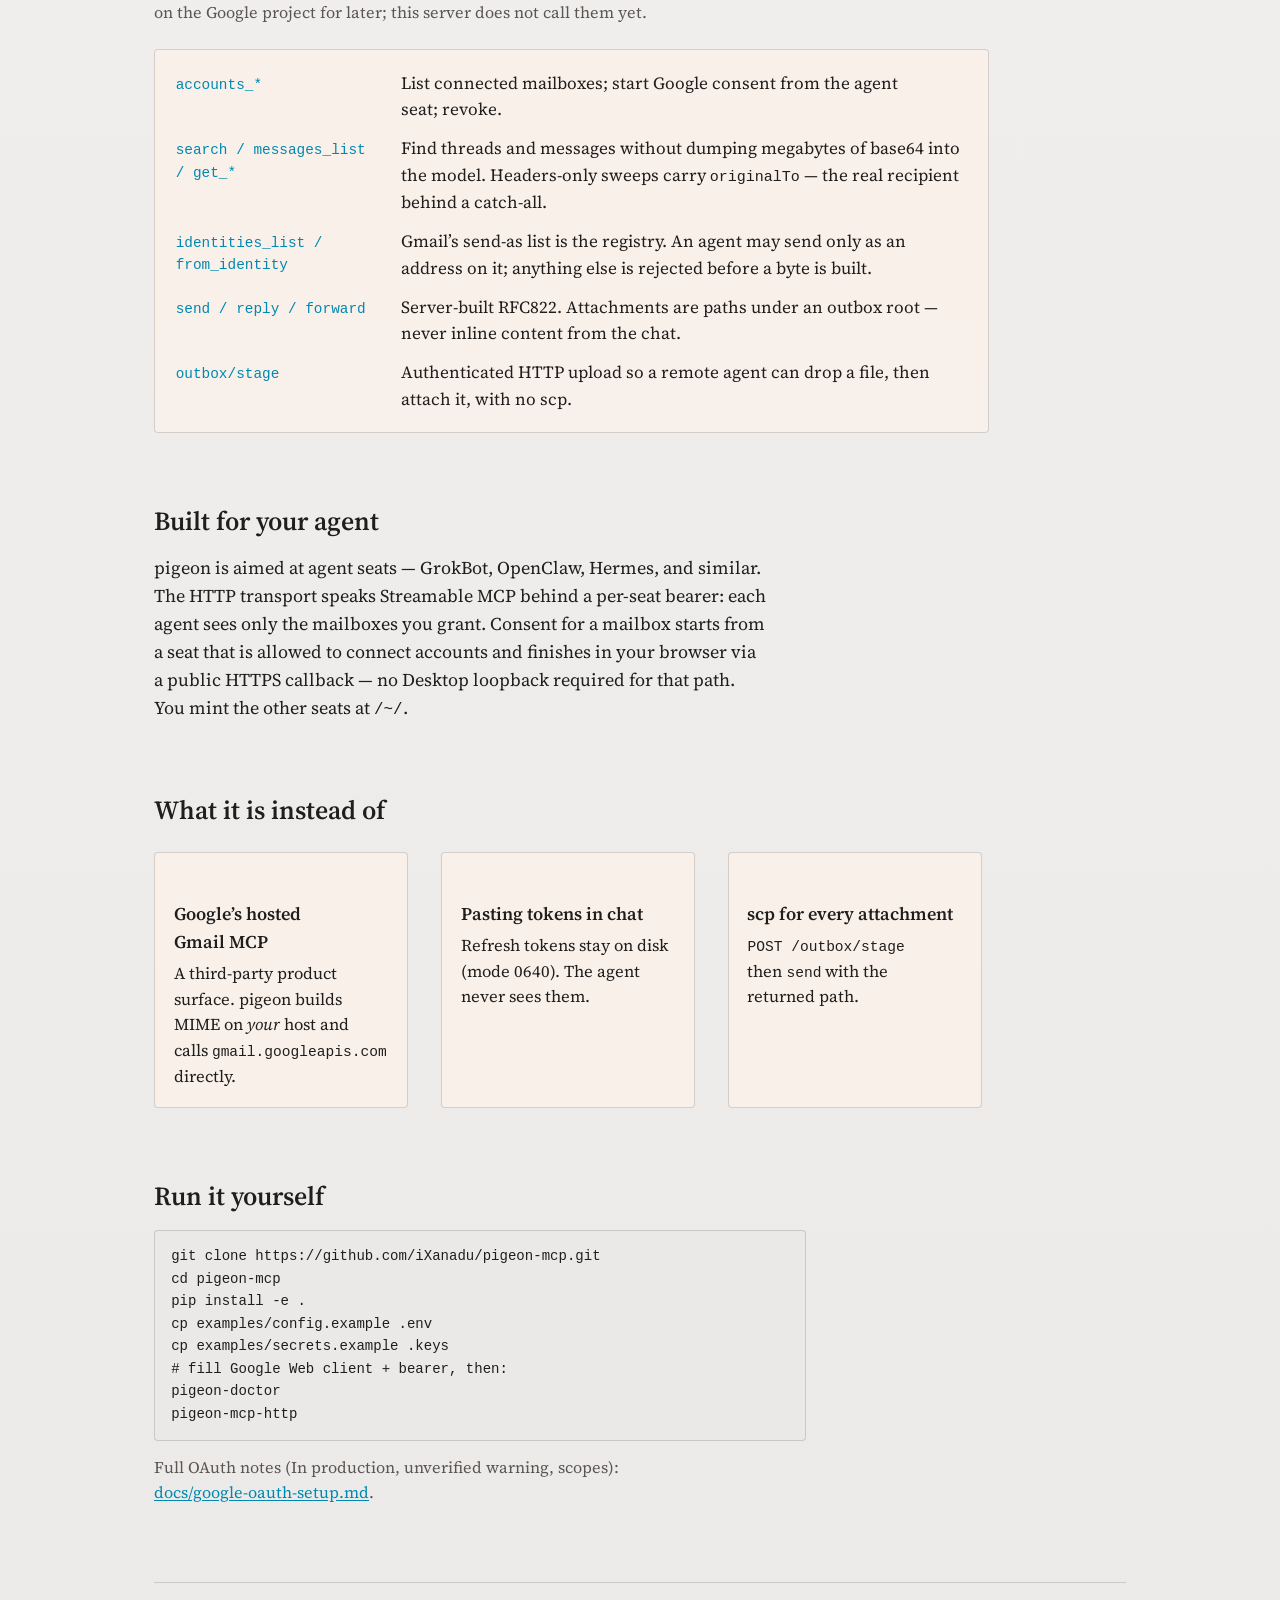
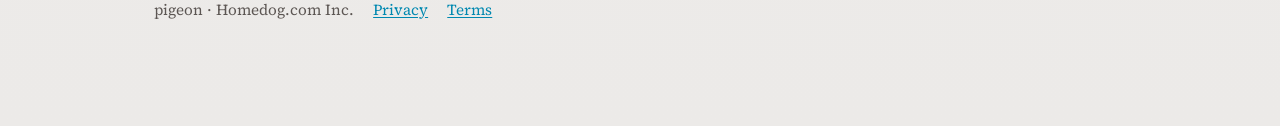
==== commit 8b4478e1: "Document tenants so a new operator can mint seats without sharing GrokBot. Passkey admin, identity f" ====
--- a/web/marketing/index.html
+++ b/web/marketing/index.html
@@ -5,6 +5,17 @@
   <meta name="viewport" content="width=device-width, initial-scale=1">
   <title>pigeon — Gmail for your agent</title>
   <meta name="description" content="Self-hosted Gmail over MCP. Your agent reads and sends real mail with OAuth you control — no hosted middleman.">
+  <meta property="og:type" content="website">
+  <meta property="og:site_name" content="pigeon">
+  <meta property="og:url" content="https://pigeon.c52.com/">
+  <meta property="og:title" content="pigeon — Gmail for your agent">
+  <meta property="og:description" content="Self-hosted Gmail over MCP. Your agent reads and sends real mail with OAuth you control — no hosted middleman.">
+  <meta property="og:image" content="https://pigeon.c52.com/assets/04-og-banner.jpg">
+  <meta property="og:image:width" content="1984">
+  <meta property="og:image:height" content="992">
+  <meta property="og:image:alt" content="pigeon — self-hosted Gmail for your agent">
+  <meta name="twitter:card" content="summary_large_image">
+  <meta name="twitter:creator" content="@cooksbayouboy">
   <link rel="stylesheet" href="site.css?v=fix6">
   <link rel="icon" href="favicon.png?v=fix6" type="image/png">
   <link rel="icon" href="favicon.svg" type="image/svg+xml">
@@ -98,7 +109,7 @@
     </dl>
 
     <h2>Built for your agent</h2>
-    <p>pigeon is aimed at agent seats — GrokBot, OpenClaw, Hermes, and similar. The HTTP transport speaks Streamable MCP behind a bearer token. Consent for a mailbox can start from the agent and finish in your browser via a public HTTPS callback — no Desktop loopback required for that path.</p>
+    <p>pigeon is aimed at agent seats — GrokBot, OpenClaw, Hermes, and similar. The HTTP transport speaks Streamable MCP behind a per-seat bearer: each agent sees only the mailboxes you grant. Consent for a mailbox starts from a seat that is allowed to connect accounts and finishes in your browser via a public HTTPS callback — no Desktop loopback required for that path. You mint the other seats at <code>/~/</code>.</p>
 
     <h2>What it is instead of</h2>
     <div class="cols">
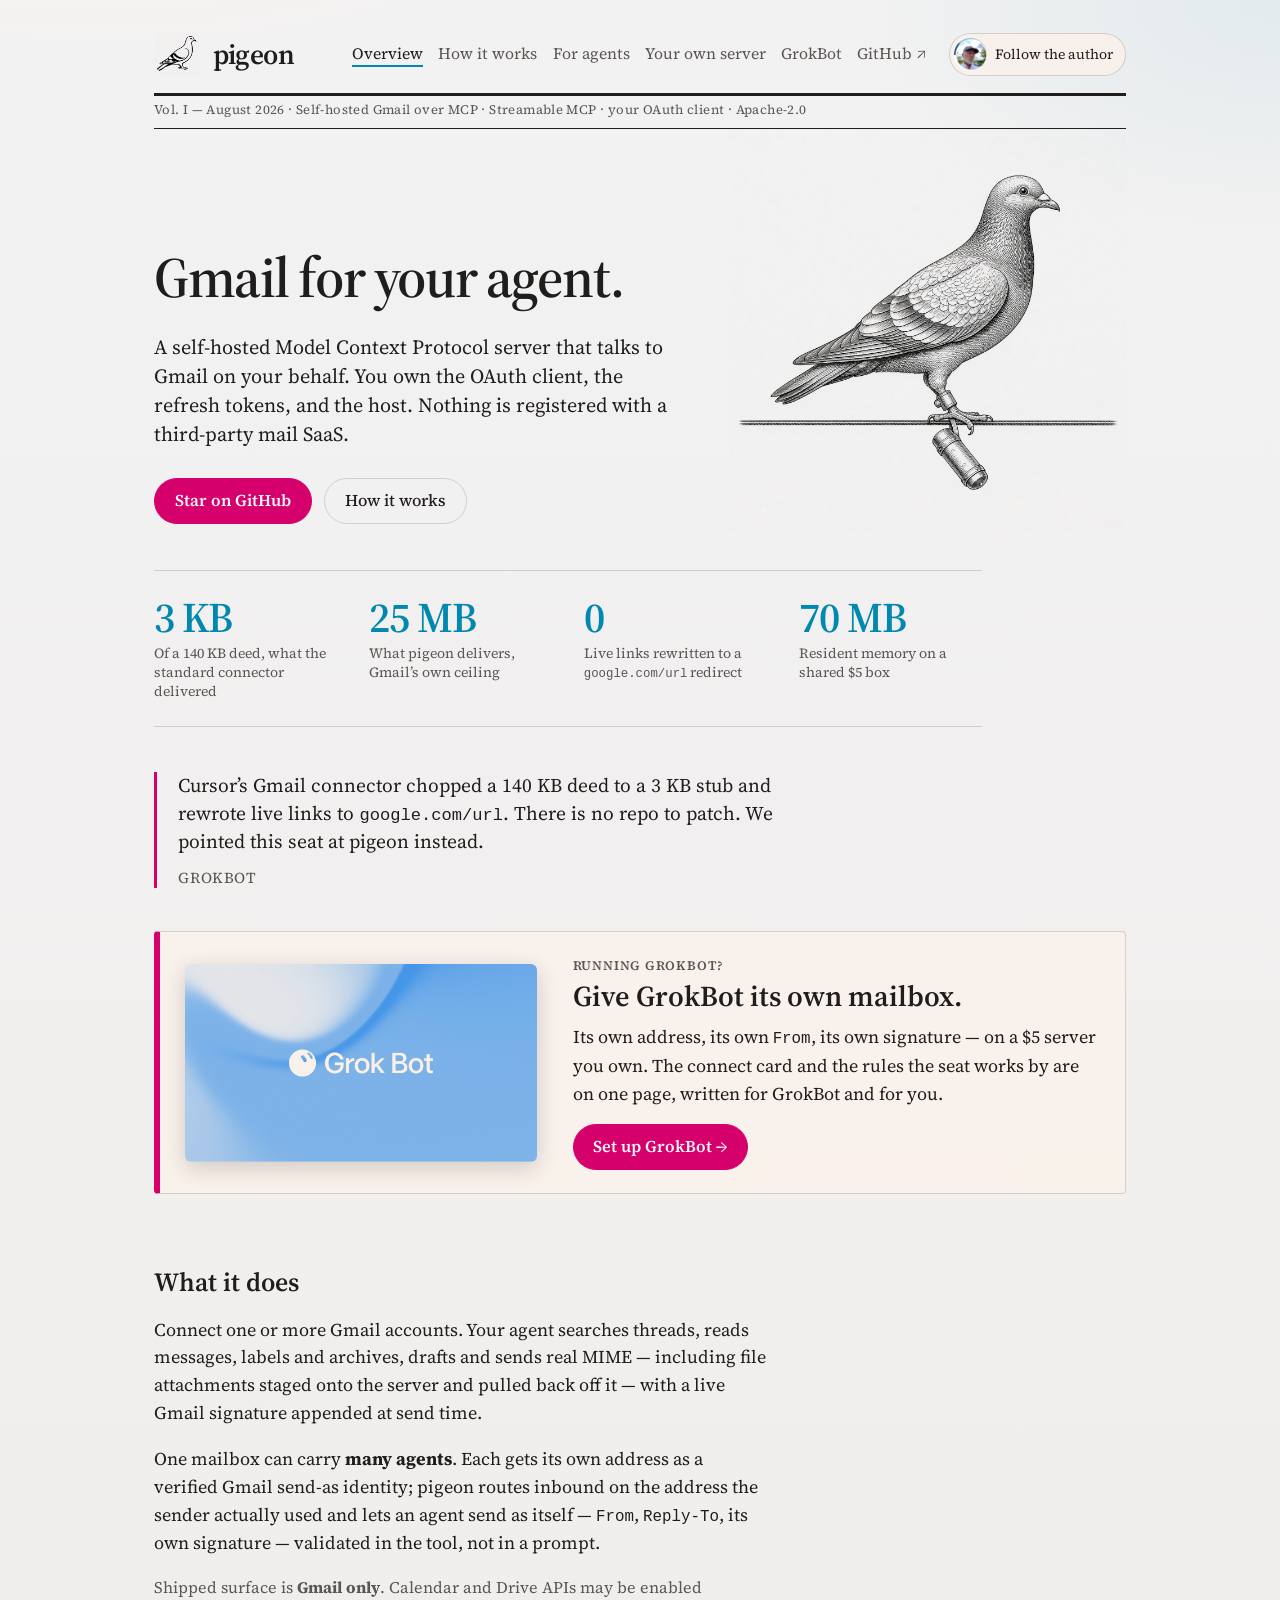
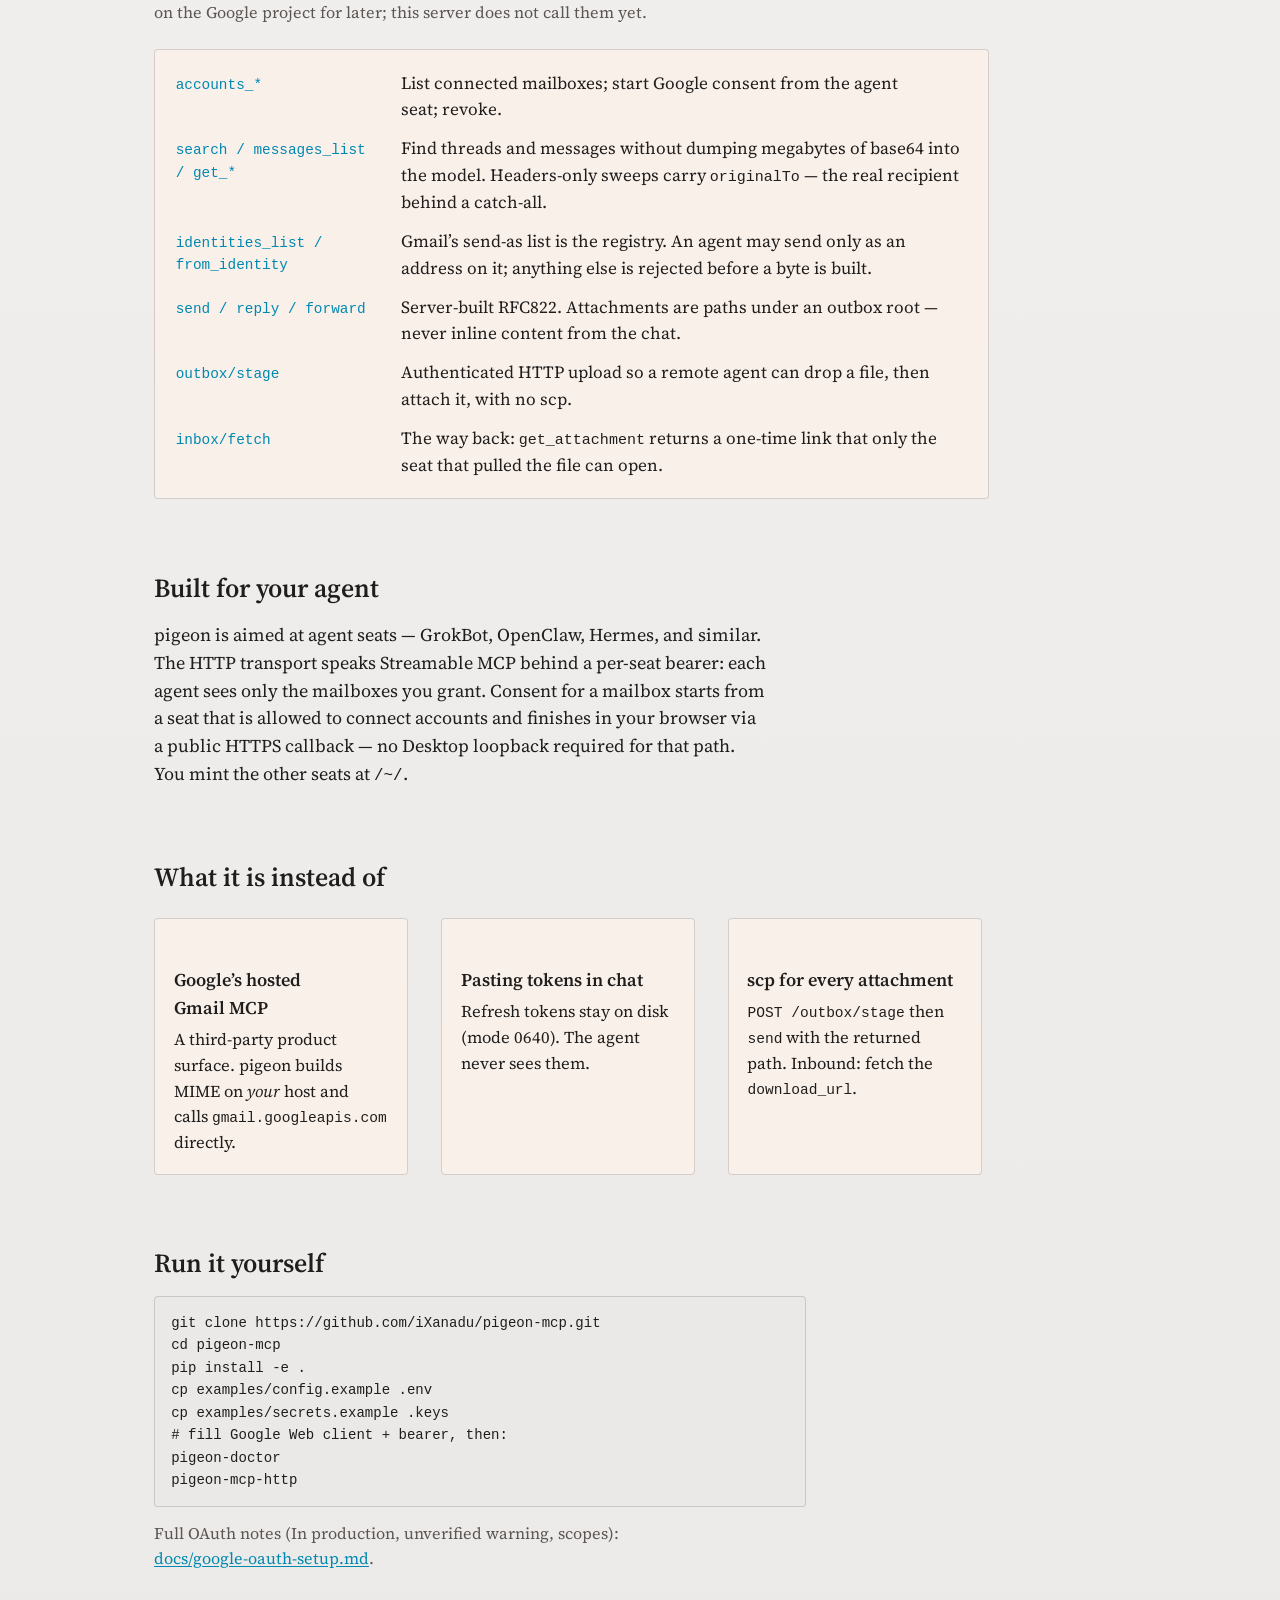
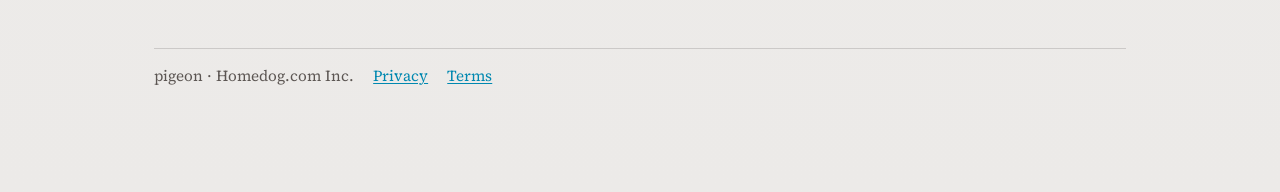
==== commit d29a521f: "Tell agents and readers how inbound attachments come back off the server. Marketing pages, the agent" ====
--- a/web/marketing/index.html
+++ b/web/marketing/index.html
@@ -91,7 +91,7 @@
     </a>
 
     <h2>What it does</h2>
-    <p>Connect one or more Gmail accounts. Your agent searches threads, reads messages, labels and archives, drafts and sends real MIME — including file attachments staged onto the server — with a live Gmail signature appended at send time.</p>
+    <p>Connect one or more Gmail accounts. Your agent searches threads, reads messages, labels and archives, drafts and sends real MIME — including file attachments staged onto the server and pulled back off it — with a live Gmail signature appended at send time.</p>
     <p>One mailbox can carry <strong>many agents</strong>. Each gets its own address as a verified Gmail send-as identity; pigeon routes inbound on the address the sender actually used and lets an agent send as itself — <code>From</code>, <code>Reply-To</code>, its own signature — validated in the tool, not in a prompt.</p>
     <p class="m s">Shipped surface is <strong>Gmail only</strong>. Calendar and Drive APIs may be enabled on the Google project for later; this server does not call them yet.</p>
 
@@ -106,6 +106,8 @@
       <dd>Server-built RFC822. Attachments are paths under an outbox root — never inline content from the chat.</dd>
       <dt>outbox/stage</dt>
       <dd>Authenticated HTTP upload so a remote agent can drop a file, then attach it, with no scp.</dd>
+      <dt>inbox/fetch</dt>
+      <dd>The way back: <code>get_attachment</code> returns a one-time link that only the seat that pulled the file can open.</dd>
     </dl>
 
     <h2>Built for your agent</h2>
@@ -123,7 +125,7 @@
       </div>
       <div>
         <h3>scp for every attachment</h3>
-        <p><code>POST /outbox/stage</code> then <code>send</code> with the returned path.</p>
+        <p><code>POST /outbox/stage</code> then <code>send</code> with the returned path. Inbound: fetch the <code>download_url</code>.</p>
       </div>
     </div>
 
